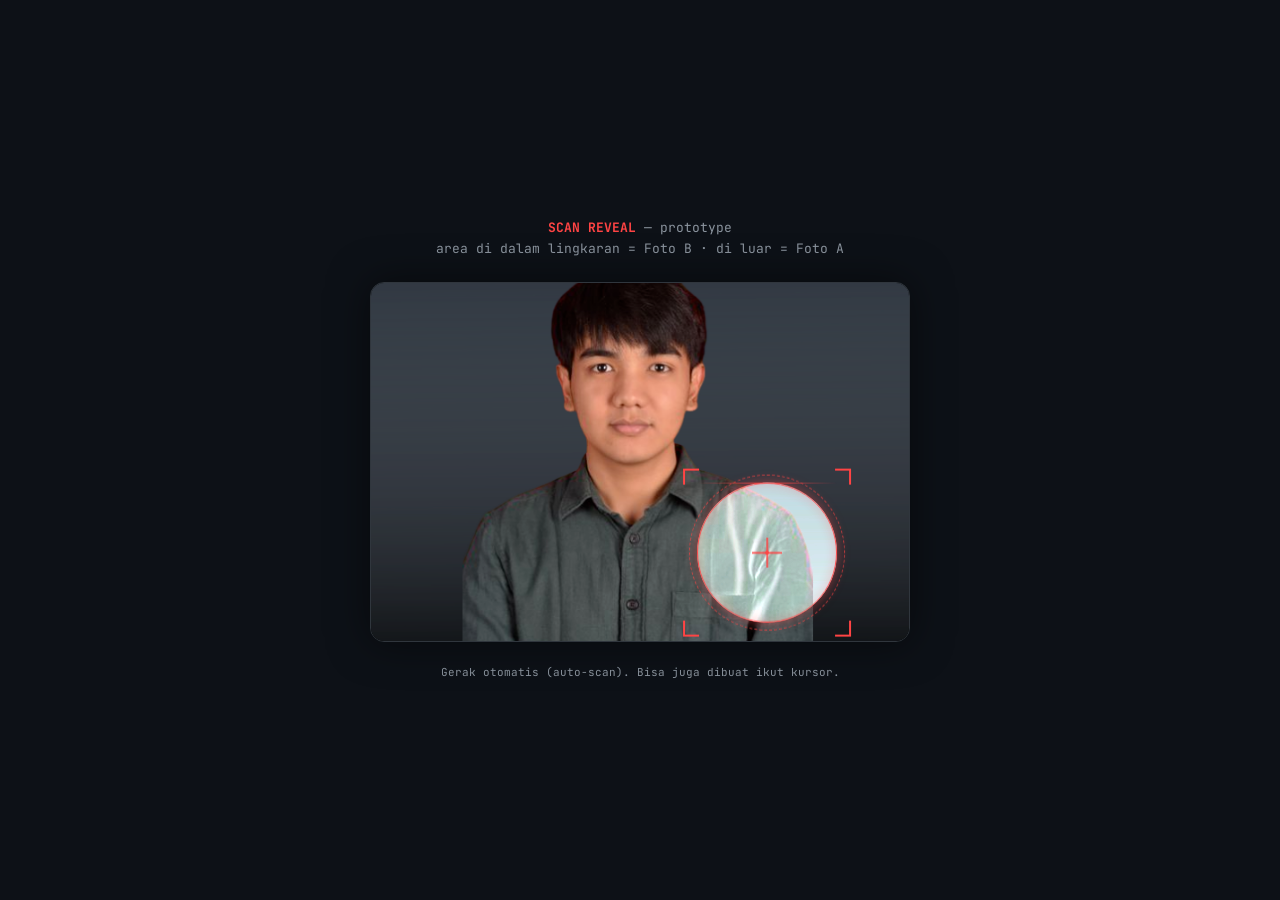
==== scan/index.html @ 7fc2fa57 "demo: scan-reveal prototype (dual-photo circular dynamic mask + targeting reticle)" ====
<!DOCTYPE html>
<html lang="en" data-theme="dark">
<head>
  <meta charset="UTF-8">
  <meta name="viewport" content="width=device-width, initial-scale=1.0">
  <meta name="robots" content="noindex">
  <title>Scan Reveal — Demo</title>
  <link rel="icon" href="../assets/img/toonme.ico">
  <link href="https://fonts.googleapis.com/css2?family=JetBrains+Mono:wght@400;700&family=Inter:wght@400;600&display=swap" rel="stylesheet">
  <link rel="stylesheet" href="../style.css">
  <style>
    body { display: flex; flex-direction: column; align-items: center; justify-content: center; min-height: 100vh; gap: 22px; padding: 30px; }
    .demo-title { font-family: var(--mono); font-size: 13px; color: var(--muted); text-align: center; }
    .demo-title b { color: var(--accent); }

    .scan {
      position: relative;
      width: 540px; max-width: 92vw;
      aspect-ratio: 3 / 2;
      border-radius: 14px;
      overflow: hidden;
      border: 1px solid var(--border);
      background: #000;
      box-shadow: 0 0 40px rgba(0,0,0,.5);
    }
    .scan img {
      position: absolute; inset: 0;
      width: 100%; height: 100%;
      object-fit: cover;
      user-select: none; -webkit-user-drag: none;
    }
    /* Photo A — full base image */
    .scan-a { z-index: 1; }
    /* Photo B — revealed only inside the moving circle (here: an x-ray/thermal look of the same shot for the demo) */
    .scan-b {
      z-index: 2;
      filter: invert(1) hue-rotate(150deg) saturate(2.2) contrast(1.05) brightness(1.05);
      clip-path: circle(70px at 50% 50%);
    }

    /* Targeting reticle, moved in lockstep with the mask */
    .reticle {
      position: absolute; z-index: 3; top: 0; left: 0;
      width: 168px; height: 168px;
      pointer-events: none;
      will-change: transform;
    }
    .reticle .ring {
      position: absolute; inset: 14px;
      border-radius: 50%;
      border: 1.5px solid var(--accent);
      box-shadow: 0 0 12px rgba(255,68,68,.5), inset 0 0 12px rgba(255,68,68,.25);
    }
    .reticle .ring-dashed {
      position: absolute; inset: 6px;
      border-radius: 50%;
      border: 1.5px dashed rgba(255,68,68,.7);
      animation: retSpin 6s linear infinite;
    }
    /* crosshair */
    .reticle .cx-h, .reticle .cx-v { position: absolute; background: rgba(255,68,68,.8); }
    .reticle .cx-h { left: 50%; top: 50%; width: 30px; height: 1.5px; transform: translate(-50%,-50%); }
    .reticle .cx-v { left: 50%; top: 50%; width: 1.5px; height: 30px; transform: translate(-50%,-50%); }
    .reticle .dot { position: absolute; left: 50%; top: 50%; width: 4px; height: 4px; border-radius: 50%; background: var(--accent); transform: translate(-50%,-50%); box-shadow: 0 0 8px var(--accent); }
    /* corner brackets */
    .reticle .br { position: absolute; width: 16px; height: 16px; border: 2px solid var(--accent); }
    .reticle .br.tl { top: 0; left: 0; border-right: 0; border-bottom: 0; }
    .reticle .br.tr { top: 0; right: 0; border-left: 0; border-bottom: 0; }
    .reticle .br.bl { bottom: 0; left: 0; border-right: 0; border-top: 0; }
    .reticle .br.br2 { bottom: 0; right: 0; border-left: 0; border-top: 0; }
    /* horizontal sweep line inside the ring */
    .reticle .sweep { position: absolute; left: 14px; right: 14px; height: 1px; top: 14px;
      background: linear-gradient(90deg, transparent, rgba(255,68,68,.9), transparent);
      animation: retSweep 2.2s ease-in-out infinite; }

    @keyframes retSpin  { to { transform: rotate(1turn); } }
    @keyframes retSweep { 0%,100% { transform: translateY(0); } 50% { transform: translateY(140px); } }

    .hint { font-family: var(--mono); font-size: 11px; color: var(--muted); }
  </style>
</head>
<body>
  <p class="demo-title"><b>SCAN REVEAL</b> — prototype<br>area di dalam lingkaran = Foto B · di luar = Foto A</p>

  <div class="scan" id="scan">
    <img class="scan-a" id="imgA" src="../assets/img/photo-profile.png" alt="Photo A">
    <img class="scan-b" id="imgB" src="../assets/img/photo-profile.png" alt="Photo B (revealed)">
    <div class="reticle" id="reticle">
      <span class="ring"></span>
      <span class="ring-dashed"></span>
      <span class="sweep"></span>
      <span class="cx-h"></span>
      <span class="cx-v"></span>
      <span class="dot"></span>
      <span class="br tl"></span><span class="br tr"></span>
      <span class="br bl"></span><span class="br br2"></span>
    </div>
  </div>

  <p class="hint">Gerak otomatis (auto-scan). Bisa juga dibuat ikut kursor.</p>

  <script>
    (function () {
      const scan    = document.getElementById('scan');
      const imgB    = document.getElementById('imgB');
      const reticle = document.getElementById('reticle');

      const R   = 70;   // mask radius (must match .scan-b clip-path radius)
      const HALF = 84;  // half of reticle box (168/2) so its center lands on (mx,my)

      let t = 0;
      function frame() {
        t += 1 / 60;
        const w = scan.clientWidth, h = scan.clientHeight;
        // Lissajous-style roaming scan, kept inside the frame with margins
        const mx = w / 2 + Math.sin(t * 0.7)  * (w / 2 - R - 12);
        const my = h / 2 + Math.sin(t * 1.13) * (h / 2 - R - 12);

        const clip = `circle(${R}px at ${mx}px ${my}px)`;
        imgB.style.clipPath = clip;
        imgB.style.webkitClipPath = clip;
        reticle.style.transform = `translate(${mx - HALF}px, ${my - HALF}px)`;

        requestAnimationFrame(frame);
      }
      frame();
    })();
  </script>
</body>
</html>
---- style.css ----
/* ===== Variables ===== */
:root {
  --bg:         #0d1117;
  --bg-alt:     #161b22;
  --bg-card:    #161b22;
  --border:     #30363d;
  --text:       #c9d1d9;
  --muted:      #8b949e;
  --accent:     #ff4444;
  --accent-h:   #ff6666;
  --green:      #7ee787;
  --blue:       #58a6ff;
  --yellow:     #e3b341;
  --nav-bg:     rgba(13,17,23,0.92);
  --mono:       'JetBrains Mono', 'Fira Code', monospace;
  --sans:       'Inter', system-ui, sans-serif;
}
[data-theme="light"] {
  --bg:         #ffffff;
  --bg-alt:     #f6f8fa;
  --bg-card:    #ffffff;
  --border:     #d0d7de;
  --text:       #24292f;
  --muted:      #57606a;
  --accent:     #cf222e;
  --accent-h:   #a40e26;
  --green:      #1a7f37;
  --blue:       #0969da;
  --yellow:     #9a6700;
  --nav-bg:     rgba(255,255,255,0.92);
}

/* ===== Reset ===== */
*, *::before, *::after { box-sizing: border-box; margin: 0; padding: 0; }
html { scroll-behavior: smooth; }
body { background: var(--bg); color: var(--text); font-family: var(--sans); line-height: 1.6; transition: background .3s, color .3s; }
a { color: var(--blue); text-decoration: none; }
.container { max-width: 1100px; margin: 0 auto; padding: 0 24px; }

/* ===== Navbar ===== */
.navbar {
  position: fixed; top: 0; left: 0; right: 0; z-index: 100;
  background: var(--nav-bg);
  backdrop-filter: blur(12px);
  border-bottom: 1px solid var(--border);
  transition: background .3s;
}
.nav-container {
  max-width: 1100px; margin: 0 auto; padding: 0 24px;
  height: 60px; display: flex; align-items: center; justify-content: space-between;
}
.nav-brand { font-family: var(--mono); font-size: 14px; color: var(--text); font-weight: 700; }
.g { color: var(--green); }
.b { color: var(--blue); }
.y { color: var(--yellow); }
.muted { color: var(--muted); }
.accent { color: var(--accent); }
.blink { animation: blink 1s step-end infinite; color: var(--green); }
@keyframes blink { 50% { opacity: 0; } }

.nav-links { display: flex; align-items: center; gap: 28px; }
.nav-links a { font-family: var(--mono); font-size: 13px; color: var(--muted); transition: color .2s; }
.nav-links a:hover, .nav-links a.active { color: var(--accent); }

.theme-toggle {
  background: var(--bg-card); border: 1px solid var(--border); color: var(--text);
  width: 36px; height: 36px; border-radius: 8px; cursor: pointer;
  display: flex; align-items: center; justify-content: center; font-size: 15px; transition: .2s;
}
.theme-toggle:hover { border-color: var(--accent); color: var(--accent); }

.hamburger { display: none; flex-direction: column; gap: 5px; cursor: pointer; background: none; border: none; padding: 4px; }
.hamburger span { width: 22px; height: 2px; background: var(--text); display: block; transition: .3s; }

.mobile-menu { display: none; flex-direction: column; padding: 12px 24px 16px; border-top: 1px solid var(--border); }
.mobile-menu a { font-family: var(--mono); font-size: 13px; color: var(--muted); padding: 10px 0; border-bottom: 1px solid var(--border); }
.mobile-menu a:last-child { border-bottom: none; }
.mobile-menu.open { display: flex; }

@media (max-width: 768px) {
  .nav-links { display: none; }
  .hamburger { display: flex; }
}

/* ===== Hero ===== */
.hero { min-height: 100vh; display: flex; align-items: center; padding: 80px 0 40px; }
.hero-inner {
  display: flex; align-items: center; gap: 60px;
}
.hero-content { flex: 1; min-width: 0; }

.terminal-window {
  min-width: 380px;
  background: var(--bg-card); border: 1px solid var(--border);
  border-radius: 10px; overflow: hidden;
  font-family: var(--mono); font-size: 14px;
  margin-bottom: 28px;
  box-shadow: 0 8px 40px rgba(0,0,0,.4);
}
.terminal-header {
  background: var(--bg-alt); padding: 10px 16px;
  display: flex; align-items: center; gap: 8px;
  border-bottom: 1px solid var(--border);
}
.dot { width: 12px; height: 12px; border-radius: 50%; }
.dot.red    { background: #ff5f57; }
.dot.yellow { background: #febc2e; }
.dot.green  { background: #28c840; }
.terminal-title { flex: 1; text-align: center; font-size: 12px; color: var(--muted); }
.terminal-body { padding: 16px; }
.tline { line-height: 1.9; }
.mt-2 { margin-top: 8px; }
.terminal-output { margin-top: 6px; padding-left: 16px; }
.terminal-output p { font-size: 13px; line-height: 1.85; color: var(--text); }
.cursor { animation: cur 1s step-end infinite; color: var(--green); }
@keyframes cur { 50% { opacity: 0; } }
#typewriter { color: var(--accent); font-weight: 700; }

.hero-cta { display: flex; gap: 14px; flex-wrap: wrap; }
.btn { padding: 10px 22px; border-radius: 6px; font-family: var(--mono); font-size: 13px; font-weight: 600; cursor: pointer; transition: .2s; border: 1px solid transparent; display: inline-block; }
.btn-primary { background: var(--accent); color: #fff; border-color: var(--accent); }
.btn-primary:hover { background: var(--accent-h); color: #fff; border-color: var(--accent-h); }
.btn-outline { background: transparent; color: var(--text); border-color: var(--border); }
.btn-outline:hover { border-color: var(--accent); color: var(--accent); }

.hero-visual { flex-shrink: 0; }
.profile-ring {
  position: relative;
  width: 320px; height: 320px;
  border-radius: 50%;
  transition: box-shadow .35s ease;
}
.profile-ring:hover { box-shadow: 0 0 42px rgba(255,68,68,.5); }

/* target frame (camera-style corner brackets) that SCANS around — right, left, up, down — searching */
.profile-ring::before {
  content: '';
  position: absolute; inset: -22px;
  --c: var(--accent);
  background-image:
    linear-gradient(var(--c),var(--c)), linear-gradient(var(--c),var(--c)),
    linear-gradient(var(--c),var(--c)), linear-gradient(var(--c),var(--c)),
    linear-gradient(var(--c),var(--c)), linear-gradient(var(--c),var(--c)),
    linear-gradient(var(--c),var(--c)), linear-gradient(var(--c),var(--c));
  background-repeat: no-repeat;
  background-size: 26px 3px, 3px 26px, 26px 3px, 3px 26px, 26px 3px, 3px 26px, 26px 3px, 3px 26px;
  background-position:
    top left, top left, top right, top right,
    bottom left, bottom left, bottom right, bottom right;
  transition: inset .3s cubic-bezier(.34,1.56,.64,1),
              transform .3s cubic-bezier(.34,1.56,.64,1),
              filter .3s ease;
  animation: scan 4s ease-in-out infinite;
  pointer-events: none;
}
/* LOCK-ON: when the cursor is over the photo, the frame snaps tight + centered and glows */
.profile-ring:hover::before {
  animation: none;
  transform: translate(0, 0);
  inset: -9px;
  filter: drop-shadow(0 0 5px var(--accent));
}

/* "TARGET LOCKED" readout — only while locked */
.profile-ring::after {
  content: '\25CE TARGET LOCKED';
  position: absolute; left: 50%; bottom: -34px;
  transform: translateX(-50%) scale(.9);
  font-family: var(--mono); font-size: 10px; font-weight: 700;
  letter-spacing: .14em; color: var(--accent); white-space: nowrap;
  opacity: 0; transition: opacity .25s ease, transform .25s ease;
  pointer-events: none;
}
.profile-ring:hover::after { opacity: 1; transform: translateX(-50%) scale(1); }

.profile-img {
  position: relative; z-index: 1;
  width: 100%; height: 100%;
  border-radius: 50%; object-fit: cover; object-position: top;
  border: 4px solid var(--bg); display: block;
  filter: grayscale(1);
  transition: filter .3s cubic-bezier(.4, 0, .2, 1);
}
.profile-img:hover { filter: grayscale(0); }

/* scanning sweep: right -> left -> up -> down, then recenter */
@keyframes scan {
  0%, 100% { transform: translate(0, 0); }
  15%      { transform: translateX(20px); }
  35%      { transform: translateX(-20px); }
  58%      { transform: translate(-5px, -17px); }
  80%      { transform: translate(6px, 17px); }
}

@media (max-width: 900px) {
  .hero-inner { flex-direction: column-reverse; padding-top: 100px; gap: 32px; }
  .profile-ring { width: 210px; height: 210px; }
}

/* ===== Sections ===== */
.section { padding: 80px 0; }
.section-alt { background: var(--bg-alt); }
.section-title { font-size: 26px; font-weight: 700; margin-bottom: 44px; font-family: var(--mono); }

/* ===== About ===== */
.about-grid { display: grid; grid-template-columns: 1fr 260px; gap: 48px; align-items: start; }
.about-text p { color: var(--muted); margin-bottom: 16px; line-height: 1.85; }
.about-text strong { color: var(--text); }
.about-stats { display: flex; gap: 32px; margin-top: 32px; }
.stat { text-align: center; }
.stat-num { display: block; font-size: 22px; font-weight: 700; color: var(--accent); font-family: var(--mono); }
.stat-label { font-size: 12px; color: var(--muted); }
.about-links h3 { font-family: var(--mono); font-size: 12px; color: var(--muted); margin-bottom: 14px; text-transform: uppercase; letter-spacing: .1em; }
.social-link {
  display: flex; align-items: center; gap: 10px;
  padding: 12px 14px; border: 1px solid var(--border); border-radius: 8px;
  color: var(--text); font-size: 13px; margin-bottom: 10px; transition: .2s;
}
.social-link:hover { border-color: var(--blue); color: var(--blue); }
.social-link.htb:hover { border-color: #9fef00; color: #9fef00; }

@media (max-width: 768px) {
  .about-grid { grid-template-columns: 1fr; }
  .about-stats { gap: 20px; }
}

/* ===== Skills ===== */
.skills-grid { display: grid; grid-template-columns: repeat(3, 1fr); gap: 20px; }
.skill-card {
  background: var(--bg-card); border: 1px solid var(--border);
  border-radius: 12px; padding: 22px; transition: border-color .2s, transform .2s;
}
.skill-card:hover { border-color: var(--accent); transform: translateY(-4px); }
.skill-header { display: flex; align-items: center; gap: 10px; margin-bottom: 16px; }
.skill-header i { font-size: 18px; color: var(--accent); }
.skill-header h3 { font-size: 15px; font-weight: 600; }

@media (max-width: 768px) { .skills-grid { grid-template-columns: 1fr; } }

/* ===== Tags ===== */
.tags { display: flex; flex-wrap: wrap; gap: 7px; }
.tag {
  background: var(--bg-alt); border: 1px solid var(--border); color: var(--muted);
  font-family: var(--mono); font-size: 11px; padding: 3px 9px; border-radius: 4px; transition: .2s;
}
.tag:hover { border-color: var(--accent); color: var(--accent); }

/* ===== Projects ===== */
.projects-grid { display: grid; grid-template-columns: repeat(3, 1fr); gap: 20px; }
.project-card {
  background: var(--bg-card); border: 1px solid var(--border);
  border-radius: 12px; padding: 22px; transition: .2s;
  display: flex; flex-direction: column; gap: 10px;
}
.project-card:hover { border-color: var(--blue); transform: translateY(-4px); }
.project-header { display: flex; justify-content: space-between; align-items: center; }
.folder-icon { font-size: 22px; color: var(--blue); }
.gh-link { color: var(--muted); font-size: 18px; transition: color .2s; }
.gh-link:hover { color: var(--text); }
.project-name { font-family: var(--mono); font-size: 15px; color: var(--text); }
.project-desc { font-size: 13px; color: var(--muted); line-height: 1.65; flex: 1; }

@media (max-width: 768px) { .projects-grid { grid-template-columns: 1fr; } }
@media (min-width: 769px) and (max-width: 1024px) { .projects-grid { grid-template-columns: repeat(2, 1fr); } }



#nemuCard {
  cursor: pointer;
  position: relative;
}


.nemu-modal {
  display: none;
  position: fixed;
  inset: 0;
  background: rgba(0,0,0,.6);
  z-index: 300;
  align-items: center;
  justify-content: center;
}
.nemu-modal.open {
  display: flex;
}
.nemu-modal-box {
  background: var(--bg-card);
  border: 1px solid var(--border);
  border-radius: 10px;
  overflow: hidden;
  width: min(780px, 92vw);
  box-shadow: 0 20px 60px rgba(0,0,0,.7);
  animation: popIn .2s ease;
  position: relative;
}
@keyframes popIn {
  from { opacity: 0; transform: scale(.92); }
  to   { opacity: 1; transform: scale(1); }
}
.nemu-modal-close {
  position: absolute;
  top: 8px;
  right: 10px;
  background: rgba(0,0,0,.5);
  border: none;
  color: #fff;
  font-size: 14px;
  cursor: pointer;
  width: 26px;
  height: 26px;
  border-radius: 50%;
  display: flex;
  align-items: center;
  justify-content: center;
  transition: background .2s;
  z-index: 1;
}
.nemu-modal-close:hover { background: rgba(255,255,255,.2); }
.nemu-modal-box img {
  width: 100%;
  display: block;
}


.proj-note {
  margin-top: 28px;
  font-size: 13px;
  color: var(--muted);
  font-family: var(--mono);
  display: flex;
  align-items: center;
  gap: 8px;
}
.proj-note i {
  color: var(--accent);
  font-size: 11px;
}


.out-line {
  opacity: 0;
  transform: translateY(4px);
  transition: opacity .35s ease, transform .35s ease;
}
.out-line.visible {
  opacity: 1;
  transform: translateY(0);
}


.htb-badge-link {
  display: block;
  margin-top: 16px;
}
.htb-badge-img {
  width: 100%;
  max-width: 340px;
  border-radius: 8px;
  border: 1px solid var(--border);
  transition: border-color .2s, transform .2s;
}
.htb-badge-link:hover .htb-badge-img {
  border-color: #9fef00;
  transform: translateY(-2px);
}


/* ===== Certifications ===== */
.certs-outer {
  position: relative;
}
/* gradient fade di kanan sebagai indicator "ada lebih" */
.certs-outer::after {
  content: '';
  position: absolute;
  top: 0; right: 0; bottom: 0;
  width: 80px;
  background: linear-gradient(to right, transparent, var(--bg));
  pointer-events: none;
  z-index: 1;
}
[data-theme="light"] .certs-outer::after {
  background: linear-gradient(to right, transparent, #ffffff);
}

.certs-scroll {
  overflow-x: auto;
  scroll-snap-type: x proximity;
  -webkit-overflow-scrolling: touch;
  scrollbar-width: none;
  cursor: grab;
}
.certs-scroll:active { cursor: grabbing; }
.certs-scroll::-webkit-scrollbar { display: none; }

.certs-grid {
  display: grid;
  grid-template-rows: repeat(2, auto);
  grid-auto-flow: column;
  grid-auto-columns: calc((min(1100px, 100vw) - 96px) / 3);
  gap: 20px;
  width: max-content;
  padding-right: 80px;
}

.cert-card {
  background: var(--bg-card);
  border: 1px solid var(--border);
  border-radius: 12px;
  overflow: hidden;
  display: flex;
  flex-direction: column;
  transition: border-color .2s, transform .2s;
  scroll-snap-align: start;
}
.cert-card:hover { border-color: var(--accent); transform: translateY(-4px); }

.cert-img-area {
  width: 100%;
  height: 100px;
  display: flex;
  align-items: center;
  justify-content: center;
  overflow: hidden;
  flex-shrink: 0;
}
.cert-img-area img {
  width: 100%;
  height: 100%;
  object-fit: cover;
  padding: 0;
}

.bg-htb   { background: #1a2a1a; color: #9fef00; }
.bg-ine   { background: #0c1a2e; color: #38bdf8; }
.bg-cwl   { background: #2a0a0a; color: #f87171; }
.bg-cisco { background: #ffffff; color: #049fd9; }
.bg-bnsp  { background: #1a1400; color: #fbbf24; }
.bg-certiport { background: #1a0a2e; color: #a855f7; }
.bg-cisco img, .bg-certiport img { object-fit: contain; padding: 8px; }

.cert-body {
  padding: 12px 14px 14px;
  display: flex;
  flex-direction: column;
  gap: 5px;
  flex: 1;
}
.cert-body h3 {
  font-size: 12px;
  font-weight: 600;
  color: var(--text);
  line-height: 1.4;
}
.cert-issuer { font-size: 11px; color: var(--muted); }

.cert-meta {
  display: flex;
  align-items: center;
  gap: 6px;
  font-family: var(--mono);
  font-size: 10px;
  color: var(--muted);
  flex-wrap: nowrap;
  margin-top: auto;
  overflow: hidden;
}
.cert-meta > span:first-child { white-space: nowrap; flex-shrink: 0; }
.cert-meta i { margin-right: 2px; }

.cert-noexp {
  background: rgba(126,231,135,.12);
  color: var(--green);
  border: 1px solid rgba(126,231,135,.3);
  padding: 1px 6px;
  border-radius: 20px;
  font-size: 10px;
  white-space: nowrap;
  flex-shrink: 0;
}
.cert-exp {
  background: rgba(88,166,255,.1);
  color: var(--blue);
  border: 1px solid rgba(88,166,255,.25);
  padding: 1px 6px;
  border-radius: 20px;
  font-size: 10px;
  white-space: nowrap;
  flex-shrink: 0;
}
.cert-link {
  display: inline-flex;
  align-items: center;
  gap: 4px;
  font-family: var(--mono);
  font-size: 10px;
  color: var(--accent);
  border: 1px solid var(--accent);
  padding: 1px 7px;
  border-radius: 4px;
  transition: .2s;
  white-space: nowrap;
  flex-shrink: 0;
  margin-left: auto;
}
.cert-link:hover { background: var(--accent); color: #fff; }

@media (max-width: 768px) {
  .certs-grid { grid-auto-columns: calc(100vw - 80px); }
}

/* ===== Hall of Fame ===== */
.hof-sub {
  font-size: 13px;
  color: var(--muted);
  margin-bottom: 28px;
  font-family: var(--mono);
}
.hof-columns {
  display: grid;
  grid-template-columns: 1fr 1fr;
  gap: 24px;
}
.hof-col {
  background: var(--bg-card);
  border: 1px solid var(--border);
  border-radius: 12px;
  overflow: hidden;
}
.hof-col-header {
  padding: 12px 16px;
  font-family: var(--mono);
  font-size: 12px;
  font-weight: 600;
  color: var(--accent);
  border-bottom: 1px solid var(--border);
  display: flex;
  align-items: center;
  gap: 8px;
  background: var(--bg);
}
.hof-items {
  padding: 16px;
  display: grid;
  grid-template-columns: repeat(auto-fill, minmax(82px, 1fr));
  gap: 8px;
}
.hof-empty {
  align-items: center;
  justify-content: center;
}
.bb-pending {
  grid-column: 1 / -1;
  font-family: var(--mono);
  font-size: 11px;
  color: var(--muted);
  opacity: .55;
  text-align: center;
  padding: 28px 16px;
}
.hof-item {
  display: flex;
  flex-direction: column;
  align-items: center;
  gap: 5px;
  background: var(--bg);
  border: 1px solid var(--border);
  border-radius: 8px;
  padding: 8px 10px;
  height: 88px;
  text-decoration: none;
  transition: border-color .2s, transform .15s;
  cursor: default;
  justify-content: center;
}
a.hof-item { cursor: pointer; }
.hof-hidden { display: none; }
.hof-more {
  border-style: dashed;
  opacity: .5;
}
.hof-more i {
  font-size: 18px;
  color: var(--muted);
}
.hof-item:hover { border-color: var(--accent); transform: translateY(-2px); }
.hof-logo {
  width: 24px;
  height: 24px;
  object-fit: contain;
  border-radius: 4px;
}
.hof-item span {
  font-family: var(--mono);
  font-size: 8.5px;
  color: var(--muted);
  text-align: center;
  line-height: 1.3;
  word-break: break-word;
  hyphens: none;
}
a.hof-item:hover span { color: var(--text); }

@media (max-width: 600px) {
  .hof-columns { grid-template-columns: 1fr; }
}


/* ===== Contact ===== */
.contact-wrap { display: flex; gap: 40px; align-items: flex-start; flex-wrap: wrap; }
.contact-terminal { flex: 1; min-width: 260px; }
.contact-links { display: flex; flex-direction: column; gap: 12px; padding-top: 4px; }
.contact-btn {
  display: inline-flex; align-items: center; gap: 10px;
  padding: 12px 24px; border: 1px solid var(--border);
  border-radius: 8px; color: var(--text); font-size: 14px; transition: .2s; white-space: nowrap;
}
.contact-btn:hover { border-color: var(--accent); color: var(--accent); }

/* ===== Footer ===== */
footer { padding: 36px 0; border-top: 1px solid var(--border); text-align: center; }
.footer-cmd { font-family: var(--mono); font-size: 13px; }
.footer-out { font-size: 12px; color: var(--muted); margin-top: 4px; }
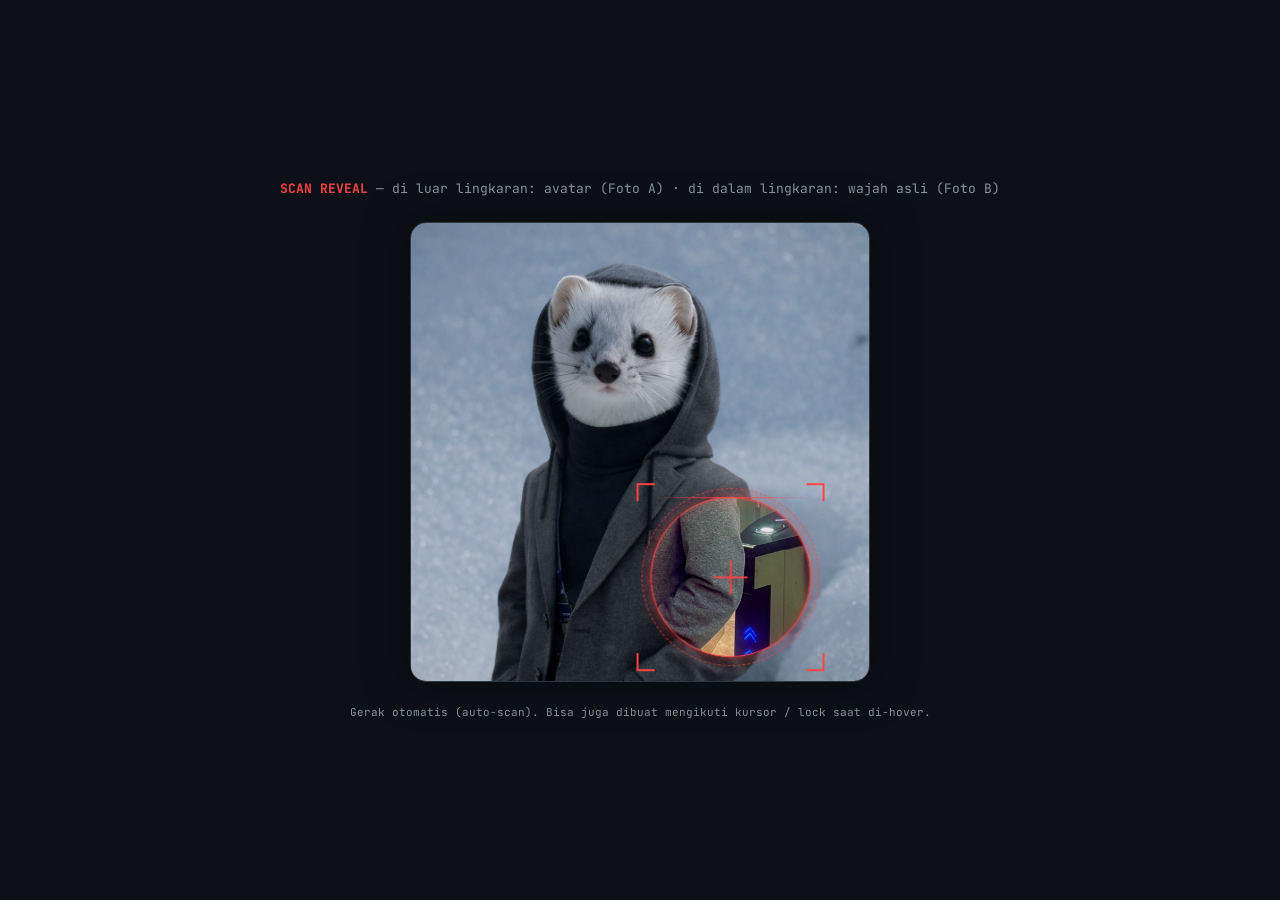
==== commit 46ce6e8e: "demo: wire real PhotoA(avatar)/PhotoB(real) into scan-reveal, square frame" ====
--- a/scan/index.html
+++ b/scan/index.html
@@ -15,13 +15,13 @@
 
     .scan {
       position: relative;
-      width: 540px; max-width: 92vw;
-      aspect-ratio: 3 / 2;
-      border-radius: 14px;
+      width: 460px; max-width: 92vw;
+      aspect-ratio: 1 / 1;
+      border-radius: 16px;
       overflow: hidden;
       border: 1px solid var(--border);
       background: #000;
-      box-shadow: 0 0 40px rgba(0,0,0,.5);
+      box-shadow: 0 0 44px rgba(0,0,0,.5);
     }
     .scan img {
       position: absolute; inset: 0;
@@ -29,19 +29,15 @@
       object-fit: cover;
       user-select: none; -webkit-user-drag: none;
     }
-    /* Photo A — full base image */
-    .scan-a { z-index: 1; }
-    /* Photo B — revealed only inside the moving circle (here: an x-ray/thermal look of the same shot for the demo) */
-    .scan-b {
+    .scan-a { z-index: 1; }                 /* Photo A — full base (avatar) */
+    .scan-b {                               /* Photo B — real face, revealed only inside the circle */
       z-index: 2;
-      filter: invert(1) hue-rotate(150deg) saturate(2.2) contrast(1.05) brightness(1.05);
-      clip-path: circle(70px at 50% 50%);
+      clip-path: circle(80px at 50% 50%);
     }
 
-    /* Targeting reticle, moved in lockstep with the mask */
     .reticle {
       position: absolute; z-index: 3; top: 0; left: 0;
-      width: 168px; height: 168px;
+      width: 188px; height: 188px;
       pointer-events: none;
       will-change: transform;
     }
@@ -49,42 +45,39 @@
       position: absolute; inset: 14px;
       border-radius: 50%;
       border: 1.5px solid var(--accent);
-      box-shadow: 0 0 12px rgba(255,68,68,.5), inset 0 0 12px rgba(255,68,68,.25);
+      box-shadow: 0 0 14px rgba(255,68,68,.55), inset 0 0 14px rgba(255,68,68,.25);
     }
     .reticle .ring-dashed {
-      position: absolute; inset: 6px;
+      position: absolute; inset: 5px;
       border-radius: 50%;
       border: 1.5px dashed rgba(255,68,68,.7);
       animation: retSpin 6s linear infinite;
     }
-    /* crosshair */
-    .reticle .cx-h, .reticle .cx-v { position: absolute; background: rgba(255,68,68,.8); }
-    .reticle .cx-h { left: 50%; top: 50%; width: 30px; height: 1.5px; transform: translate(-50%,-50%); }
-    .reticle .cx-v { left: 50%; top: 50%; width: 1.5px; height: 30px; transform: translate(-50%,-50%); }
+    .reticle .cx-h, .reticle .cx-v { position: absolute; background: rgba(255,68,68,.85); }
+    .reticle .cx-h { left: 50%; top: 50%; width: 34px; height: 1.5px; transform: translate(-50%,-50%); }
+    .reticle .cx-v { left: 50%; top: 50%; width: 1.5px; height: 34px; transform: translate(-50%,-50%); }
     .reticle .dot { position: absolute; left: 50%; top: 50%; width: 4px; height: 4px; border-radius: 50%; background: var(--accent); transform: translate(-50%,-50%); box-shadow: 0 0 8px var(--accent); }
-    /* corner brackets */
-    .reticle .br { position: absolute; width: 16px; height: 16px; border: 2px solid var(--accent); }
+    .reticle .br { position: absolute; width: 18px; height: 18px; border: 2px solid var(--accent); }
     .reticle .br.tl { top: 0; left: 0; border-right: 0; border-bottom: 0; }
     .reticle .br.tr { top: 0; right: 0; border-left: 0; border-bottom: 0; }
     .reticle .br.bl { bottom: 0; left: 0; border-right: 0; border-top: 0; }
     .reticle .br.br2 { bottom: 0; right: 0; border-left: 0; border-top: 0; }
-    /* horizontal sweep line inside the ring */
     .reticle .sweep { position: absolute; left: 14px; right: 14px; height: 1px; top: 14px;
-      background: linear-gradient(90deg, transparent, rgba(255,68,68,.9), transparent);
+      background: linear-gradient(90deg, transparent, rgba(255,68,68,.95), transparent);
       animation: retSweep 2.2s ease-in-out infinite; }
 
     @keyframes retSpin  { to { transform: rotate(1turn); } }
-    @keyframes retSweep { 0%,100% { transform: translateY(0); } 50% { transform: translateY(140px); } }
+    @keyframes retSweep { 0%,100% { transform: translateY(0); } 50% { transform: translateY(160px); } }
 
-    .hint { font-family: var(--mono); font-size: 11px; color: var(--muted); }
+    .hint { font-family: var(--mono); font-size: 11px; color: var(--muted); text-align: center; }
   </style>
 </head>
 <body>
-  <p class="demo-title"><b>SCAN REVEAL</b> — prototype<br>area di dalam lingkaran = Foto B · di luar = Foto A</p>
+  <p class="demo-title"><b>SCAN REVEAL</b> — di luar lingkaran: avatar (Foto A) · di dalam lingkaran: wajah asli (Foto B)</p>
 
   <div class="scan" id="scan">
-    <img class="scan-a" id="imgA" src="../assets/img/photo-profile.png" alt="Photo A">
-    <img class="scan-b" id="imgB" src="../assets/img/photo-profile.png" alt="Photo B (revealed)">
+    <img class="scan-a" id="imgA" src="../assets/img/PhotoA.png" alt="Avatar">
+    <img class="scan-b" id="imgB" src="../assets/img/PhotoB.jpeg" alt="Real">
     <div class="reticle" id="reticle">
       <span class="ring"></span>
       <span class="ring-dashed"></span>
@@ -97,7 +90,7 @@
     </div>
   </div>
 
-  <p class="hint">Gerak otomatis (auto-scan). Bisa juga dibuat ikut kursor.</p>
+  <p class="hint">Gerak otomatis (auto-scan). Bisa juga dibuat mengikuti kursor / lock saat di-hover.</p>
 
   <script>
     (function () {
@@ -105,16 +98,15 @@
       const imgB    = document.getElementById('imgB');
       const reticle = document.getElementById('reticle');
 
-      const R   = 70;   // mask radius (must match .scan-b clip-path radius)
-      const HALF = 84;  // half of reticle box (168/2) so its center lands on (mx,my)
+      const R    = 80;   // circle radius (matches .scan-b clip-path)
+      const HALF = 94;   // half the reticle box (188/2) so its center sits on (mx,my)
 
       let t = 0;
       function frame() {
         t += 1 / 60;
         const w = scan.clientWidth, h = scan.clientHeight;
-        // Lissajous-style roaming scan, kept inside the frame with margins
-        const mx = w / 2 + Math.sin(t * 0.7)  * (w / 2 - R - 12);
-        const my = h / 2 + Math.sin(t * 1.13) * (h / 2 - R - 12);
+        const mx = w / 2 + Math.sin(t * 0.7)  * (w / 2 - R - 14);
+        const my = h / 2 + Math.sin(t * 1.13) * (h / 2 - R - 14);
 
         const clip = `circle(${R}px at ${mx}px ${my}px)`;
         imgB.style.clipPath = clip;
